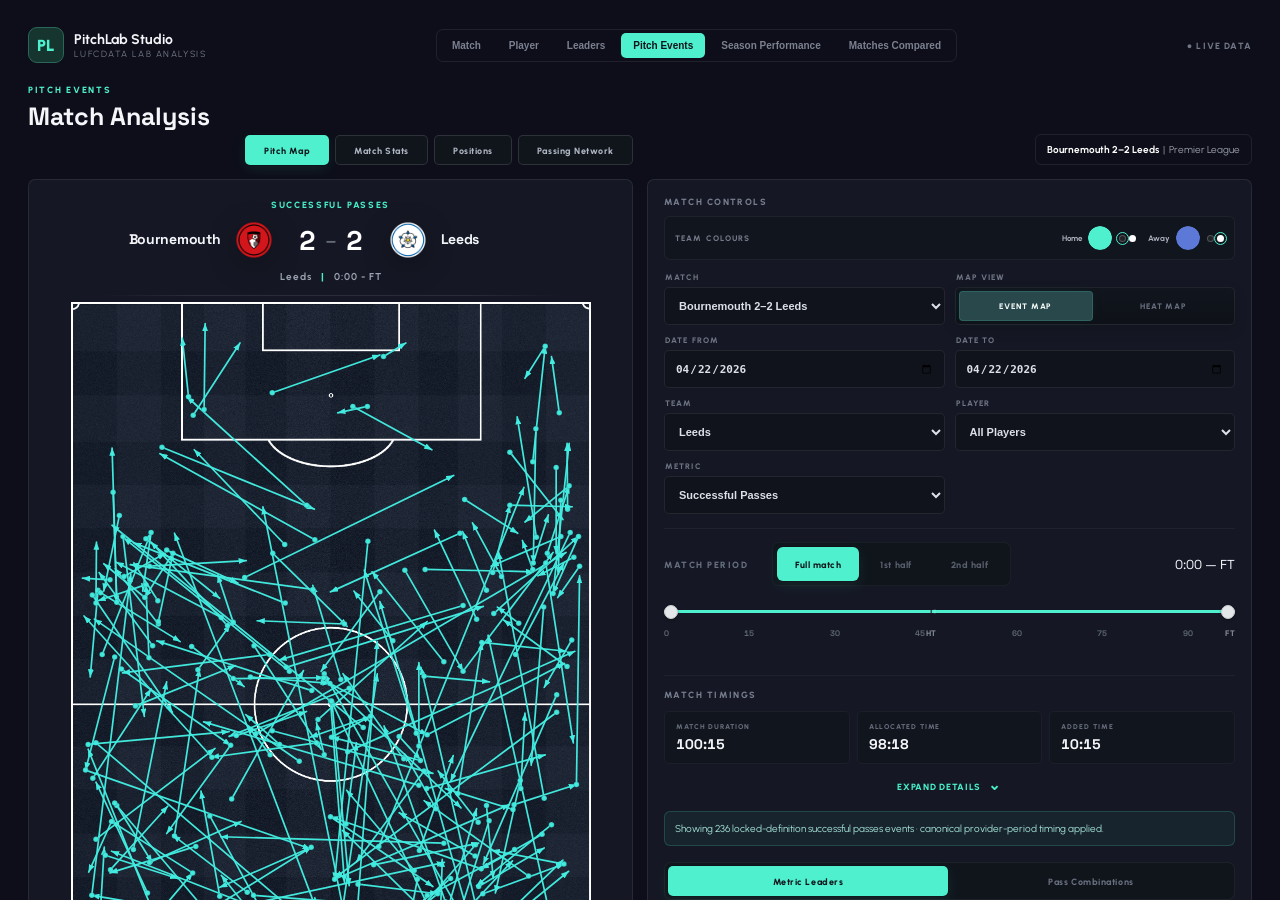
==== index.html @ fe2913ec "Load tiered Match Momentum trial" ====
<!doctype html>
<html lang="en">
<head>
<meta charset="utf-8">
<meta name="viewport" content="width=device-width,initial-scale=1">
<title>PitchLab</title>
<style>html,body{margin:0;width:100%;height:100%;background:#0d0e19;overflow:hidden}iframe{display:block;width:100%;height:100%;border:0}</style>
</head>
<body>
<iframe id="pitchlab" src="base.html?v=metrics-120" title="PitchLab"></iframe>
<script>
const frame=document.getElementById('pitchlab');
frame.addEventListener('load',()=>{
  const doc=frame.contentDocument;if(!doc)return;
  const addCss=(href,key)=>{if(doc.querySelector(`link[data-${key}]`))return;const el=doc.createElement('link');el.rel='stylesheet';el.href=href;el.dataset[key]='1';doc.head.appendChild(el)};
  const addJs=(src,key)=>{if(doc.querySelector(`script[data-${key}]`))return;const el=doc.createElement('script');el.src=src;el.async=false;el.dataset[key]='1';doc.body.appendChild(el)};
  const V='metrics-120';
  ['ui-integration.css','ui-leaders.css','ui-timings.css','ui-arrow-style.css','ui-period.css','ui-match-stats.css','ui-match-momentum.css','ui-match-stats-selector.css','ui-pass-combinations.css','ui-positions.css','ui-passing-network.css','ui-match-events.css','ui-team-colours.css','ui-polish.css','ui-v31-fixes.css','ui-player-database.css','ui-heatmap.css'].forEach((s,i)=>addCss(`${s}?v=${V}`,`c${i}`));
  const scripts=['ui-header.js','ui-carry-metrics.js','ui-timings.js','ui-extra-metrics.js','ui-golden-metrics-v2.js','ui-possession-golden.js','ui-period.js','ui-touch-metrics-fix.js','ui-forest-touch-map.js','ui-passing-metrics-golden.js','ui-metric-bible-sync.js','ui-gold-passing-family.js','ui-forward-pass-definition.js','ui-long-pass-definition.js','ui-through-ball-definition.js','ui-progressive-pass-definition.js','ui-penalty-box-pass-definition.js','ui-penalty-area-entries-gold.js','ui-gold-simple-event-family.js','ui-open-play-cross-definition.js','ui-throw-in-touch-territory-definition.js','ui-takeon-corner-definition.js','ui-corner-delivery-definition.js','ui-goal-family-definition.js','ui-defensive-residual-definition.js','ui-free-kick-definition.js','ui-gold-recovery-duels-family.js','ui-gold-attacking-family.js','ui-final-third-entries-gold.js','ui-action-outcome-definition.js','ui-pitch-event-rendering-fix.js','ui-combined-outcome-surfaces.js','ui-small-action-touch-dots.js','ui-team-metric-bible.js','ui-canonical-time-window.js','ui-pitch-time-window.js','ui-carry-canonical-window.js','ui-leaders.js','ui-match-playing-events.js','ui-match-stats.js','ui-match-stats-sync-v1.js','ui-match-stats-selector.js','ui-sequence-metrics.js','ui-pass-combinations.js','ui-positions.js','ui-passing-network.js','ui-match-events.js','ui-team-colours.js','ui-match-momentum-enhance.js','ui-match-momentum-tiered-v2.js','ui-polish.js','ui-match-switcher.js','ui-v31-fixes.js','ui-view-tabs-fix.js','ui-time-label-sync.js','ui-surface-polish-2026-08-29.js','ui-player-database.js','ui-heatmap.js','ui-season-nav.js'];
  scripts.forEach((s,i)=>addJs(`${s}?v=${V}`,`j${i}`));
});
</script>
</body>
</html>
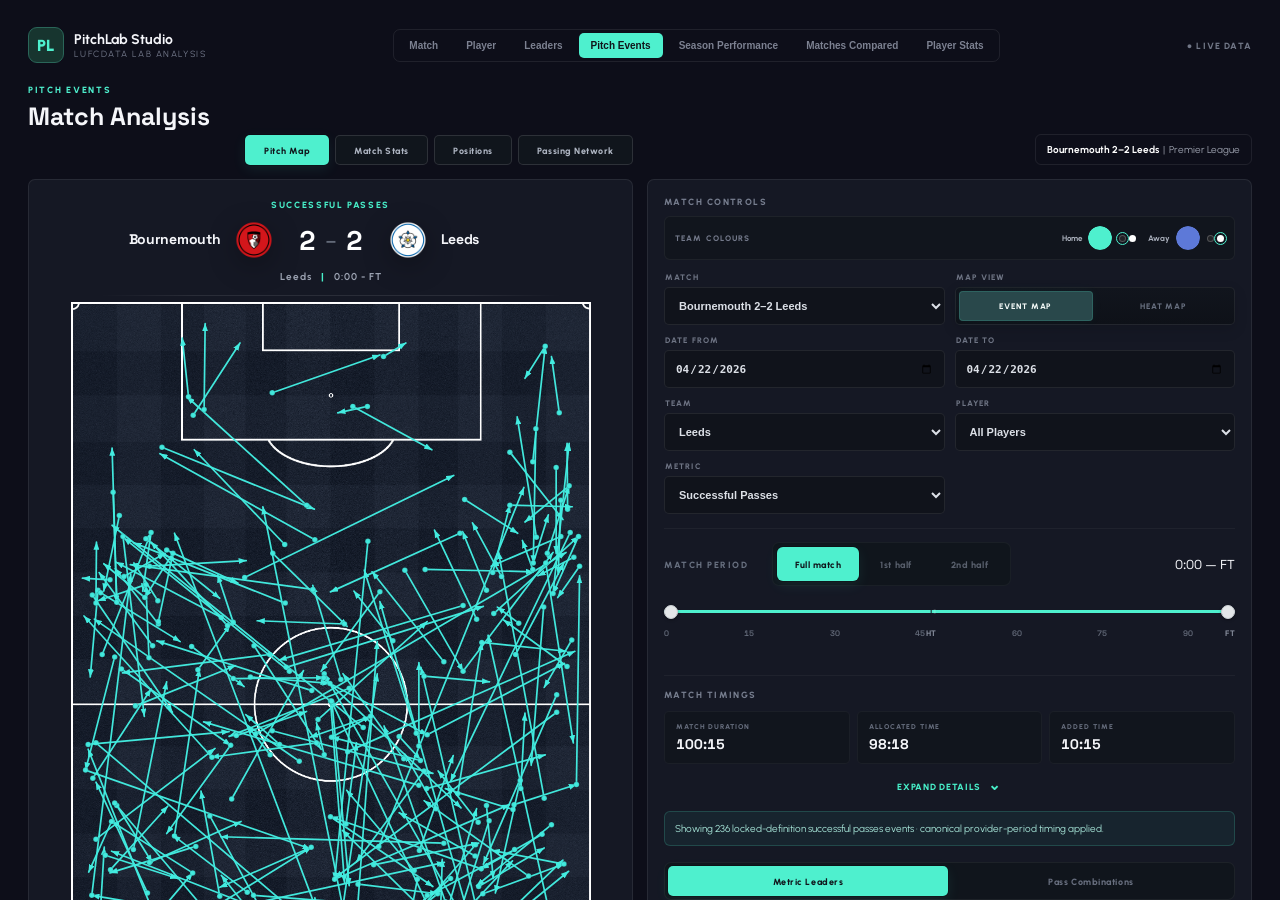
==== commit a9c166e0: "Bump PitchLab cache for Player Stats navigation" ====
--- a/index.html
+++ b/index.html
@@ -7,14 +7,14 @@
 <style>html,body{margin:0;width:100%;height:100%;background:#0d0e19;overflow:hidden}iframe{display:block;width:100%;height:100%;border:0}</style>
 </head>
 <body>
-<iframe id="pitchlab" src="base.html?v=metrics-120" title="PitchLab"></iframe>
+<iframe id="pitchlab" src="base.html?v=metrics-121" title="PitchLab"></iframe>
 <script>
 const frame=document.getElementById('pitchlab');
 frame.addEventListener('load',()=>{
   const doc=frame.contentDocument;if(!doc)return;
   const addCss=(href,key)=>{if(doc.querySelector(`link[data-${key}]`))return;const el=doc.createElement('link');el.rel='stylesheet';el.href=href;el.dataset[key]='1';doc.head.appendChild(el)};
   const addJs=(src,key)=>{if(doc.querySelector(`script[data-${key}]`))return;const el=doc.createElement('script');el.src=src;el.async=false;el.dataset[key]='1';doc.body.appendChild(el)};
-  const V='metrics-120';
+  const V='metrics-121';
   ['ui-integration.css','ui-leaders.css','ui-timings.css','ui-arrow-style.css','ui-period.css','ui-match-stats.css','ui-match-momentum.css','ui-match-stats-selector.css','ui-pass-combinations.css','ui-positions.css','ui-passing-network.css','ui-match-events.css','ui-team-colours.css','ui-polish.css','ui-v31-fixes.css','ui-player-database.css','ui-heatmap.css'].forEach((s,i)=>addCss(`${s}?v=${V}`,`c${i}`));
   const scripts=['ui-header.js','ui-carry-metrics.js','ui-timings.js','ui-extra-metrics.js','ui-golden-metrics-v2.js','ui-possession-golden.js','ui-period.js','ui-touch-metrics-fix.js','ui-forest-touch-map.js','ui-passing-metrics-golden.js','ui-metric-bible-sync.js','ui-gold-passing-family.js','ui-forward-pass-definition.js','ui-long-pass-definition.js','ui-through-ball-definition.js','ui-progressive-pass-definition.js','ui-penalty-box-pass-definition.js','ui-penalty-area-entries-gold.js','ui-gold-simple-event-family.js','ui-open-play-cross-definition.js','ui-throw-in-touch-territory-definition.js','ui-takeon-corner-definition.js','ui-corner-delivery-definition.js','ui-goal-family-definition.js','ui-defensive-residual-definition.js','ui-free-kick-definition.js','ui-gold-recovery-duels-family.js','ui-gold-attacking-family.js','ui-final-third-entries-gold.js','ui-action-outcome-definition.js','ui-pitch-event-rendering-fix.js','ui-combined-outcome-surfaces.js','ui-small-action-touch-dots.js','ui-team-metric-bible.js','ui-canonical-time-window.js','ui-pitch-time-window.js','ui-carry-canonical-window.js','ui-leaders.js','ui-match-playing-events.js','ui-match-stats.js','ui-match-stats-sync-v1.js','ui-match-stats-selector.js','ui-sequence-metrics.js','ui-pass-combinations.js','ui-positions.js','ui-passing-network.js','ui-match-events.js','ui-team-colours.js','ui-match-momentum-enhance.js','ui-match-momentum-tiered-v2.js','ui-polish.js','ui-match-switcher.js','ui-v31-fixes.js','ui-view-tabs-fix.js','ui-time-label-sync.js','ui-surface-polish-2026-08-29.js','ui-player-database.js','ui-heatmap.js','ui-season-nav.js'];
   scripts.forEach((s,i)=>addJs(`${s}?v=${V}`,`j${i}`));
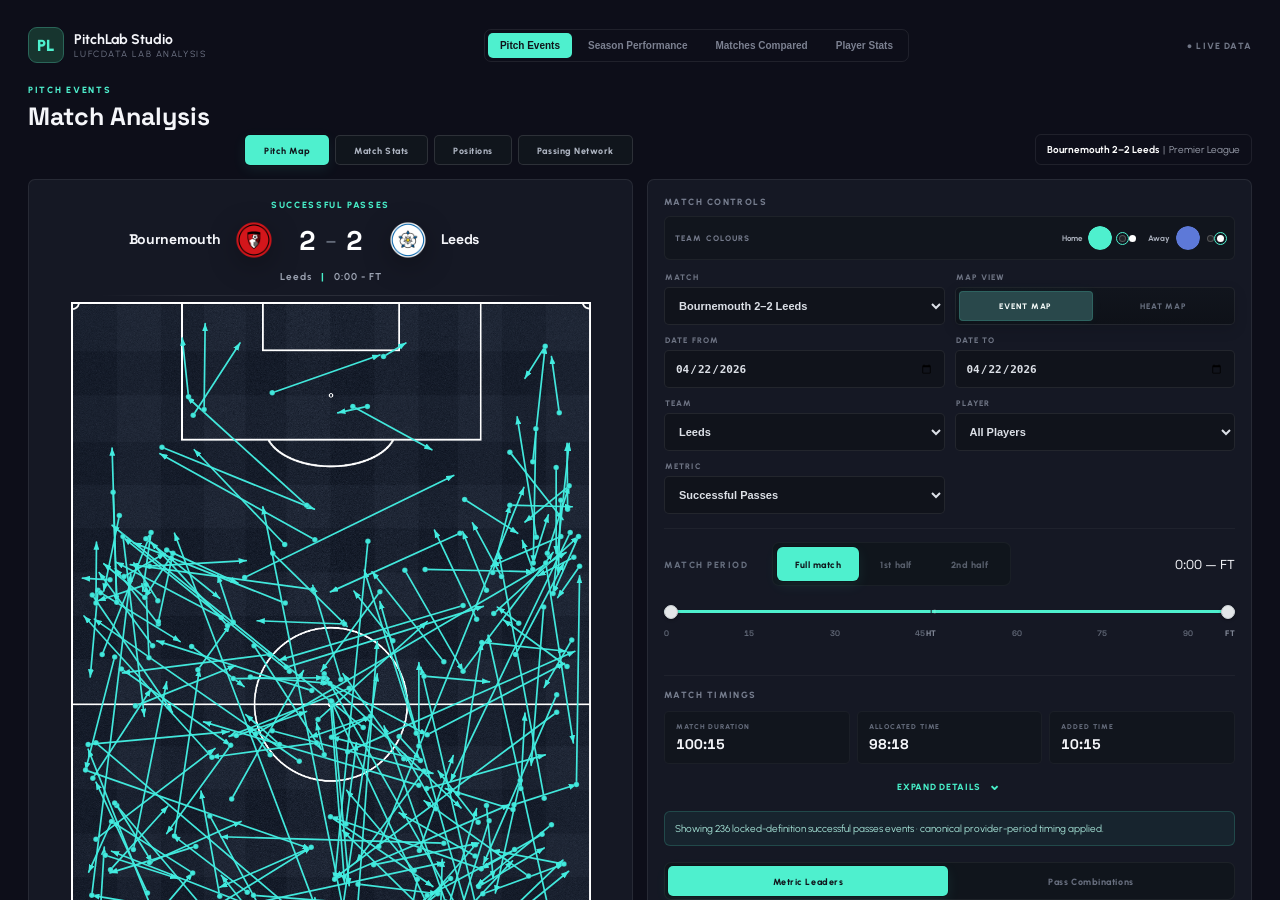
==== commit 100ef6ac: "Refresh PitchLab nav cache" ====
--- a/index.html
+++ b/index.html
@@ -7,14 +7,14 @@
 <style>html,body{margin:0;width:100%;height:100%;background:#0d0e19;overflow:hidden}iframe{display:block;width:100%;height:100%;border:0}</style>
 </head>
 <body>
-<iframe id="pitchlab" src="base.html?v=metrics-121" title="PitchLab"></iframe>
+<iframe id="pitchlab" src="base.html?v=metrics-128" title="PitchLab"></iframe>
 <script>
 const frame=document.getElementById('pitchlab');
 frame.addEventListener('load',()=>{
   const doc=frame.contentDocument;if(!doc)return;
   const addCss=(href,key)=>{if(doc.querySelector(`link[data-${key}]`))return;const el=doc.createElement('link');el.rel='stylesheet';el.href=href;el.dataset[key]='1';doc.head.appendChild(el)};
   const addJs=(src,key)=>{if(doc.querySelector(`script[data-${key}]`))return;const el=doc.createElement('script');el.src=src;el.async=false;el.dataset[key]='1';doc.body.appendChild(el)};
-  const V='metrics-121';
+  const V='metrics-128';
   ['ui-integration.css','ui-leaders.css','ui-timings.css','ui-arrow-style.css','ui-period.css','ui-match-stats.css','ui-match-momentum.css','ui-match-stats-selector.css','ui-pass-combinations.css','ui-positions.css','ui-passing-network.css','ui-match-events.css','ui-team-colours.css','ui-polish.css','ui-v31-fixes.css','ui-player-database.css','ui-heatmap.css'].forEach((s,i)=>addCss(`${s}?v=${V}`,`c${i}`));
   const scripts=['ui-header.js','ui-carry-metrics.js','ui-timings.js','ui-extra-metrics.js','ui-golden-metrics-v2.js','ui-possession-golden.js','ui-period.js','ui-touch-metrics-fix.js','ui-forest-touch-map.js','ui-passing-metrics-golden.js','ui-metric-bible-sync.js','ui-gold-passing-family.js','ui-forward-pass-definition.js','ui-long-pass-definition.js','ui-through-ball-definition.js','ui-progressive-pass-definition.js','ui-penalty-box-pass-definition.js','ui-penalty-area-entries-gold.js','ui-gold-simple-event-family.js','ui-open-play-cross-definition.js','ui-throw-in-touch-territory-definition.js','ui-takeon-corner-definition.js','ui-corner-delivery-definition.js','ui-goal-family-definition.js','ui-defensive-residual-definition.js','ui-free-kick-definition.js','ui-gold-recovery-duels-family.js','ui-gold-attacking-family.js','ui-final-third-entries-gold.js','ui-action-outcome-definition.js','ui-pitch-event-rendering-fix.js','ui-combined-outcome-surfaces.js','ui-small-action-touch-dots.js','ui-team-metric-bible.js','ui-canonical-time-window.js','ui-pitch-time-window.js','ui-carry-canonical-window.js','ui-leaders.js','ui-match-playing-events.js','ui-match-stats.js','ui-match-stats-sync-v1.js','ui-match-stats-selector.js','ui-sequence-metrics.js','ui-pass-combinations.js','ui-positions.js','ui-passing-network.js','ui-match-events.js','ui-team-colours.js','ui-match-momentum-enhance.js','ui-match-momentum-tiered-v2.js','ui-polish.js','ui-match-switcher.js','ui-v31-fixes.js','ui-view-tabs-fix.js','ui-time-label-sync.js','ui-surface-polish-2026-08-29.js','ui-player-database.js','ui-heatmap.js','ui-season-nav.js'];
   scripts.forEach((s,i)=>addJs(`${s}?v=${V}`,`j${i}`));
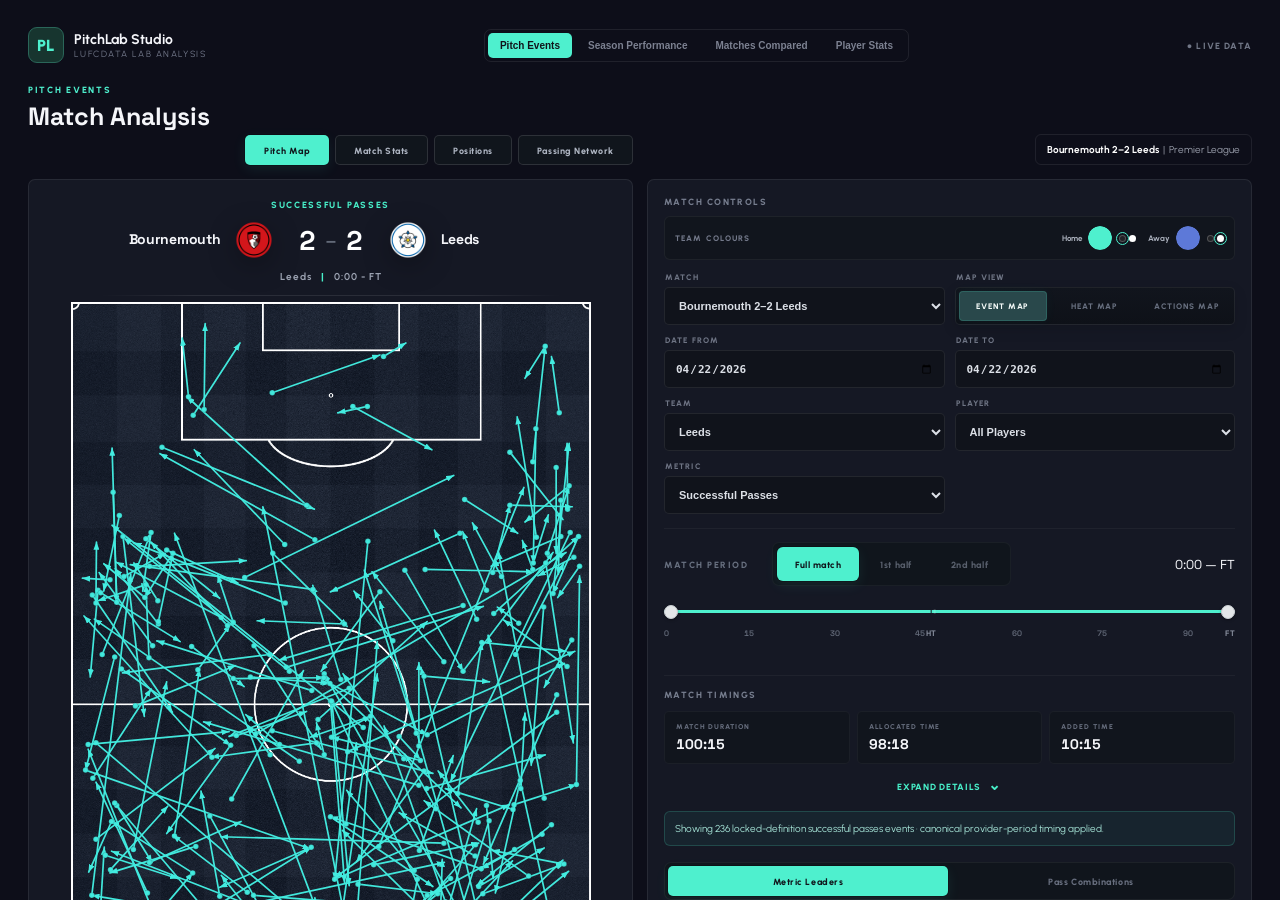
==== commit d2207312: "Load Actions Map in Pitch Events" ====
--- a/index.html
+++ b/index.html
@@ -7,16 +7,16 @@
 <style>html,body{margin:0;width:100%;height:100%;background:#0d0e19;overflow:hidden}iframe{display:block;width:100%;height:100%;border:0}</style>
 </head>
 <body>
-<iframe id="pitchlab" src="base.html?v=metrics-128" title="PitchLab"></iframe>
+<iframe id="pitchlab" src="base.html?v=metrics-130" title="PitchLab"></iframe>
 <script>
 const frame=document.getElementById('pitchlab');
 frame.addEventListener('load',()=>{
   const doc=frame.contentDocument;if(!doc)return;
   const addCss=(href,key)=>{if(doc.querySelector(`link[data-${key}]`))return;const el=doc.createElement('link');el.rel='stylesheet';el.href=href;el.dataset[key]='1';doc.head.appendChild(el)};
   const addJs=(src,key)=>{if(doc.querySelector(`script[data-${key}]`))return;const el=doc.createElement('script');el.src=src;el.async=false;el.dataset[key]='1';doc.body.appendChild(el)};
-  const V='metrics-128';
-  ['ui-integration.css','ui-leaders.css','ui-timings.css','ui-arrow-style.css','ui-period.css','ui-match-stats.css','ui-match-momentum.css','ui-match-stats-selector.css','ui-pass-combinations.css','ui-positions.css','ui-passing-network.css','ui-match-events.css','ui-team-colours.css','ui-polish.css','ui-v31-fixes.css','ui-player-database.css','ui-heatmap.css'].forEach((s,i)=>addCss(`${s}?v=${V}`,`c${i}`));
-  const scripts=['ui-header.js','ui-carry-metrics.js','ui-timings.js','ui-extra-metrics.js','ui-golden-metrics-v2.js','ui-possession-golden.js','ui-period.js','ui-touch-metrics-fix.js','ui-forest-touch-map.js','ui-passing-metrics-golden.js','ui-metric-bible-sync.js','ui-gold-passing-family.js','ui-forward-pass-definition.js','ui-long-pass-definition.js','ui-through-ball-definition.js','ui-progressive-pass-definition.js','ui-penalty-box-pass-definition.js','ui-penalty-area-entries-gold.js','ui-gold-simple-event-family.js','ui-open-play-cross-definition.js','ui-throw-in-touch-territory-definition.js','ui-takeon-corner-definition.js','ui-corner-delivery-definition.js','ui-goal-family-definition.js','ui-defensive-residual-definition.js','ui-free-kick-definition.js','ui-gold-recovery-duels-family.js','ui-gold-attacking-family.js','ui-final-third-entries-gold.js','ui-action-outcome-definition.js','ui-pitch-event-rendering-fix.js','ui-combined-outcome-surfaces.js','ui-small-action-touch-dots.js','ui-team-metric-bible.js','ui-canonical-time-window.js','ui-pitch-time-window.js','ui-carry-canonical-window.js','ui-leaders.js','ui-match-playing-events.js','ui-match-stats.js','ui-match-stats-sync-v1.js','ui-match-stats-selector.js','ui-sequence-metrics.js','ui-pass-combinations.js','ui-positions.js','ui-passing-network.js','ui-match-events.js','ui-team-colours.js','ui-match-momentum-enhance.js','ui-match-momentum-tiered-v2.js','ui-polish.js','ui-match-switcher.js','ui-v31-fixes.js','ui-view-tabs-fix.js','ui-time-label-sync.js','ui-surface-polish-2026-08-29.js','ui-player-database.js','ui-heatmap.js','ui-season-nav.js'];
+  const V='metrics-130';
+  ['ui-integration.css','ui-leaders.css','ui-timings.css','ui-arrow-style.css','ui-period.css','ui-match-stats.css','ui-match-momentum.css','ui-match-stats-selector.css','ui-pass-combinations.css','ui-positions.css','ui-passing-network.css','ui-match-events.css','ui-team-colours.css','ui-polish.css','ui-v31-fixes.css','ui-player-database.css','ui-heatmap.css','ui-actions-map.css'].forEach((s,i)=>addCss(`${s}?v=${V}`,`c${i}`));
+  const scripts=['ui-header.js','ui-carry-metrics.js','ui-timings.js','ui-extra-metrics.js','ui-golden-metrics-v2.js','ui-possession-golden.js','ui-period.js','ui-touch-metrics-fix.js','ui-forest-touch-map.js','ui-passing-metrics-golden.js','ui-metric-bible-sync.js','ui-gold-passing-family.js','ui-forward-pass-definition.js','ui-long-pass-definition.js','ui-through-ball-definition.js','ui-progressive-pass-definition.js','ui-penalty-box-pass-definition.js','ui-penalty-area-entries-gold.js','ui-gold-simple-event-family.js','ui-open-play-cross-definition.js','ui-throw-in-touch-territory-definition.js','ui-takeon-corner-definition.js','ui-corner-delivery-definition.js','ui-goal-family-definition.js','ui-defensive-residual-definition.js','ui-free-kick-definition.js','ui-gold-recovery-duels-family.js','ui-gold-attacking-family.js','ui-final-third-entries-gold.js','ui-action-outcome-definition.js','ui-pitch-event-rendering-fix.js','ui-combined-outcome-surfaces.js','ui-small-action-touch-dots.js','ui-team-metric-bible.js','ui-canonical-time-window.js','ui-pitch-time-window.js','ui-carry-canonical-window.js','ui-leaders.js','ui-match-playing-events.js','ui-match-stats.js','ui-match-stats-sync-v1.js','ui-match-stats-selector.js','ui-sequence-metrics.js','ui-pass-combinations.js','ui-positions.js','ui-passing-network.js','ui-match-events.js','ui-team-colours.js','ui-match-momentum-enhance.js','ui-match-momentum-tiered-v2.js','ui-polish.js','ui-match-switcher.js','ui-v31-fixes.js','ui-view-tabs-fix.js','ui-time-label-sync.js','ui-surface-polish-2026-08-29.js','ui-player-database.js','ui-heatmap.js','ui-actions-map.js','ui-season-nav.js'];
   scripts.forEach((s,i)=>addJs(`${s}?v=${V}`,`j${i}`));
 });
 </script>
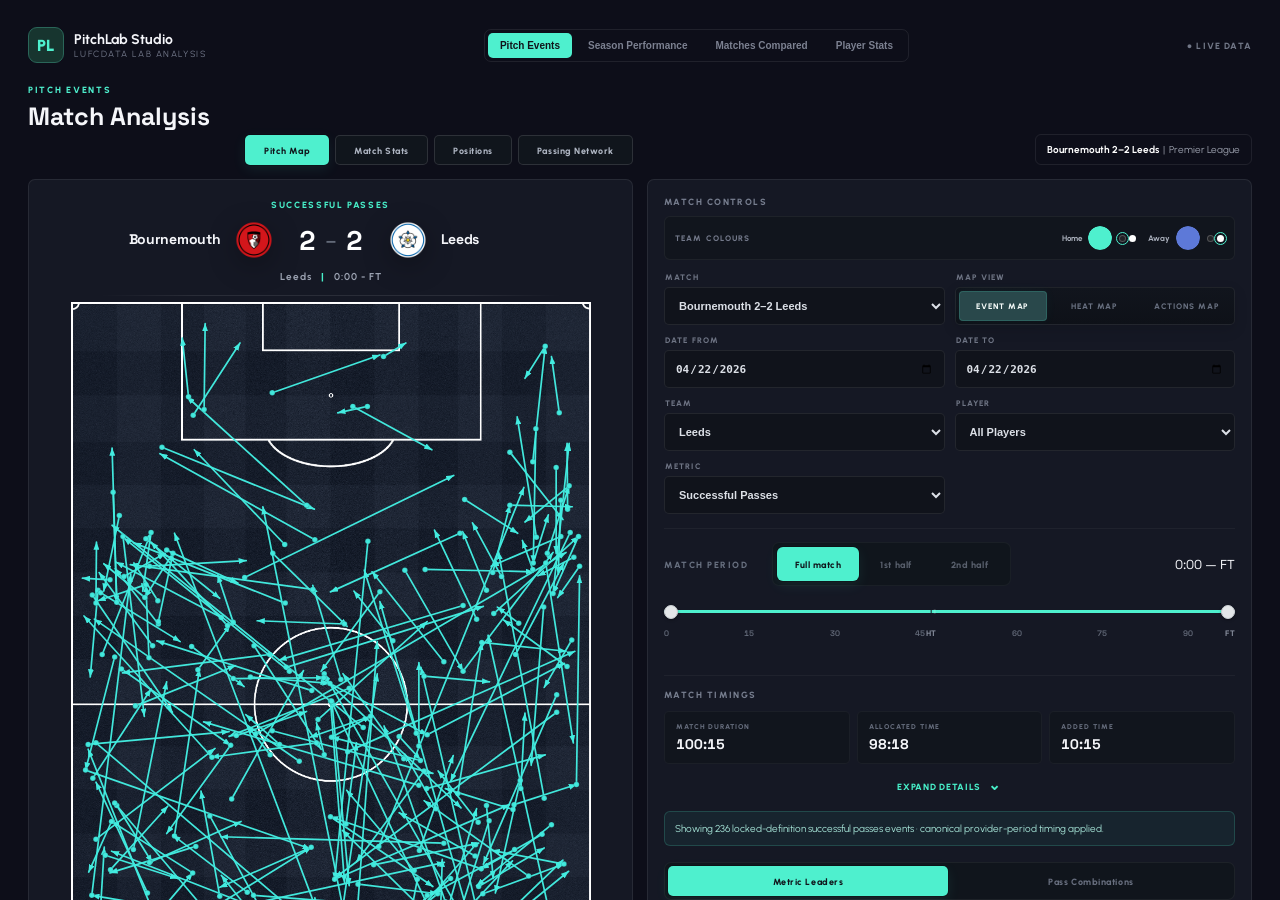
==== commit b85c908d: "Load Actions Map in Pitch Events" ====
--- a/index.html
+++ b/index.html
@@ -15,7 +15,7 @@
   const addCss=(href,key)=>{if(doc.querySelector(`link[data-${key}]`))return;const el=doc.createElement('link');el.rel='stylesheet';el.href=href;el.dataset[key]='1';doc.head.appendChild(el)};
   const addJs=(src,key)=>{if(doc.querySelector(`script[data-${key}]`))return;const el=doc.createElement('script');el.src=src;el.async=false;el.dataset[key]='1';doc.body.appendChild(el)};
   const V='metrics-130';
-  ['ui-integration.css','ui-leaders.css','ui-timings.css','ui-arrow-style.css','ui-period.css','ui-match-stats.css','ui-match-momentum.css','ui-match-stats-selector.css','ui-pass-combinations.css','ui-positions.css','ui-passing-network.css','ui-match-events.css','ui-team-colours.css','ui-polish.css','ui-v31-fixes.css','ui-player-database.css','ui-heatmap.css','ui-actions-map.css'].forEach((s,i)=>addCss(`${s}?v=${V}`,`c${i}`));
+  ['ui-integration.css','ui-leaders.css','ui-timings.css','ui-arrow-style.css','ui-period.css','ui-match-stats.css','ui-match-momentum.css','ui-match-stats-selector.css','ui-pass-combinations.css','ui-positions.css','ui-passing-network.css','ui-match-events.css','ui-team-colours.css','ui-polish.css','ui-v31-fixes.css','ui-player-database.css','ui-heatmap.css'].forEach((s,i)=>addCss(`${s}?v=${V}`,`c${i}`));
   const scripts=['ui-header.js','ui-carry-metrics.js','ui-timings.js','ui-extra-metrics.js','ui-golden-metrics-v2.js','ui-possession-golden.js','ui-period.js','ui-touch-metrics-fix.js','ui-forest-touch-map.js','ui-passing-metrics-golden.js','ui-metric-bible-sync.js','ui-gold-passing-family.js','ui-forward-pass-definition.js','ui-long-pass-definition.js','ui-through-ball-definition.js','ui-progressive-pass-definition.js','ui-penalty-box-pass-definition.js','ui-penalty-area-entries-gold.js','ui-gold-simple-event-family.js','ui-open-play-cross-definition.js','ui-throw-in-touch-territory-definition.js','ui-takeon-corner-definition.js','ui-corner-delivery-definition.js','ui-goal-family-definition.js','ui-defensive-residual-definition.js','ui-free-kick-definition.js','ui-gold-recovery-duels-family.js','ui-gold-attacking-family.js','ui-final-third-entries-gold.js','ui-action-outcome-definition.js','ui-pitch-event-rendering-fix.js','ui-combined-outcome-surfaces.js','ui-small-action-touch-dots.js','ui-team-metric-bible.js','ui-canonical-time-window.js','ui-pitch-time-window.js','ui-carry-canonical-window.js','ui-leaders.js','ui-match-playing-events.js','ui-match-stats.js','ui-match-stats-sync-v1.js','ui-match-stats-selector.js','ui-sequence-metrics.js','ui-pass-combinations.js','ui-positions.js','ui-passing-network.js','ui-match-events.js','ui-team-colours.js','ui-match-momentum-enhance.js','ui-match-momentum-tiered-v2.js','ui-polish.js','ui-match-switcher.js','ui-v31-fixes.js','ui-view-tabs-fix.js','ui-time-label-sync.js','ui-surface-polish-2026-08-29.js','ui-player-database.js','ui-heatmap.js','ui-actions-map.js','ui-season-nav.js'];
   scripts.forEach((s,i)=>addJs(`${s}?v=${V}`,`j${i}`));
 });
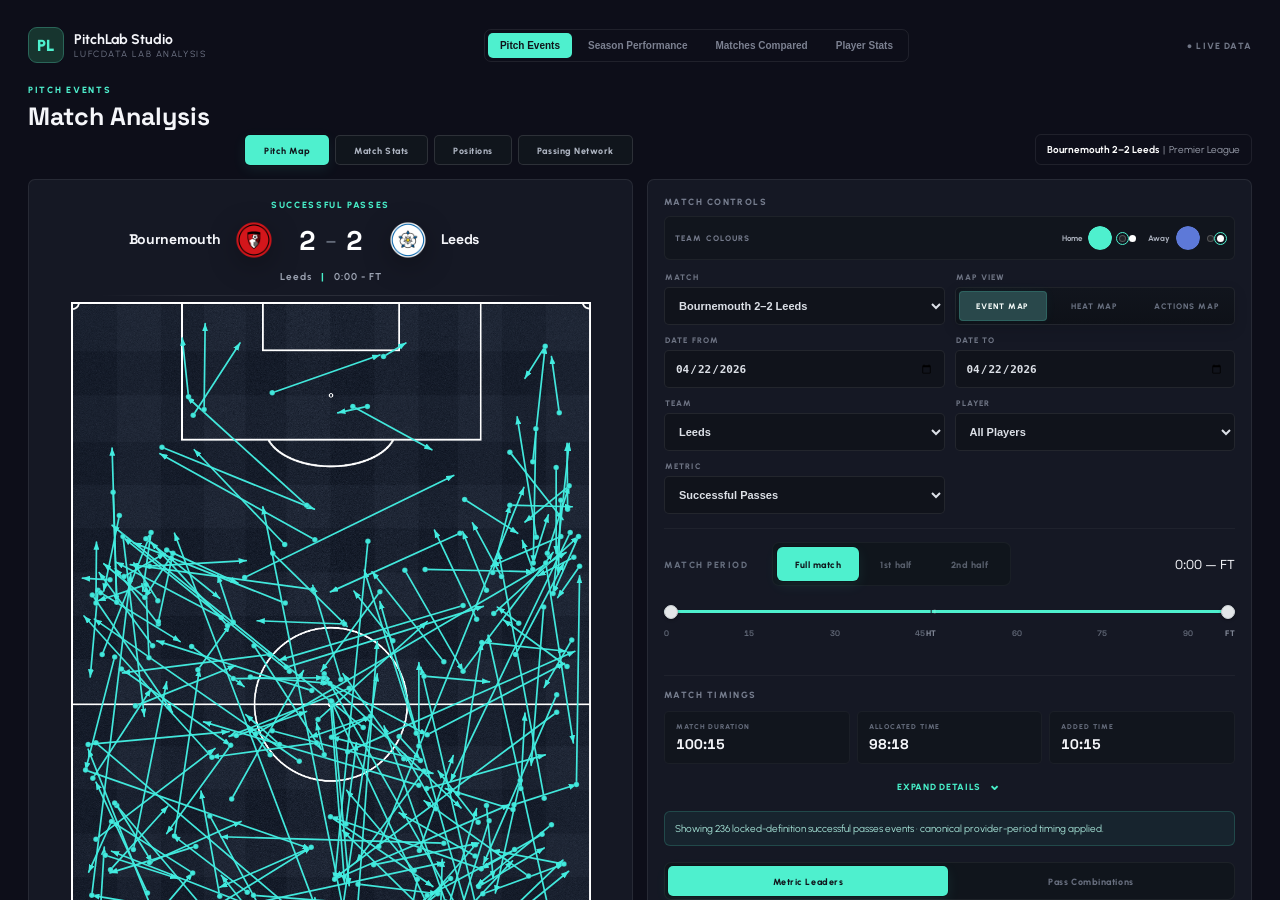
==== commit 06ce1d57: "Bump Pitch Events cache for Actions Map styling" ====
--- a/index.html
+++ b/index.html
@@ -7,14 +7,14 @@
 <style>html,body{margin:0;width:100%;height:100%;background:#0d0e19;overflow:hidden}iframe{display:block;width:100%;height:100%;border:0}</style>
 </head>
 <body>
-<iframe id="pitchlab" src="base.html?v=metrics-130" title="PitchLab"></iframe>
+<iframe id="pitchlab" src="base.html?v=metrics-131" title="PitchLab"></iframe>
 <script>
 const frame=document.getElementById('pitchlab');
 frame.addEventListener('load',()=>{
   const doc=frame.contentDocument;if(!doc)return;
   const addCss=(href,key)=>{if(doc.querySelector(`link[data-${key}]`))return;const el=doc.createElement('link');el.rel='stylesheet';el.href=href;el.dataset[key]='1';doc.head.appendChild(el)};
   const addJs=(src,key)=>{if(doc.querySelector(`script[data-${key}]`))return;const el=doc.createElement('script');el.src=src;el.async=false;el.dataset[key]='1';doc.body.appendChild(el)};
-  const V='metrics-130';
+  const V='metrics-131';
   ['ui-integration.css','ui-leaders.css','ui-timings.css','ui-arrow-style.css','ui-period.css','ui-match-stats.css','ui-match-momentum.css','ui-match-stats-selector.css','ui-pass-combinations.css','ui-positions.css','ui-passing-network.css','ui-match-events.css','ui-team-colours.css','ui-polish.css','ui-v31-fixes.css','ui-player-database.css','ui-heatmap.css'].forEach((s,i)=>addCss(`${s}?v=${V}`,`c${i}`));
   const scripts=['ui-header.js','ui-carry-metrics.js','ui-timings.js','ui-extra-metrics.js','ui-golden-metrics-v2.js','ui-possession-golden.js','ui-period.js','ui-touch-metrics-fix.js','ui-forest-touch-map.js','ui-passing-metrics-golden.js','ui-metric-bible-sync.js','ui-gold-passing-family.js','ui-forward-pass-definition.js','ui-long-pass-definition.js','ui-through-ball-definition.js','ui-progressive-pass-definition.js','ui-penalty-box-pass-definition.js','ui-penalty-area-entries-gold.js','ui-gold-simple-event-family.js','ui-open-play-cross-definition.js','ui-throw-in-touch-territory-definition.js','ui-takeon-corner-definition.js','ui-corner-delivery-definition.js','ui-goal-family-definition.js','ui-defensive-residual-definition.js','ui-free-kick-definition.js','ui-gold-recovery-duels-family.js','ui-gold-attacking-family.js','ui-final-third-entries-gold.js','ui-action-outcome-definition.js','ui-pitch-event-rendering-fix.js','ui-combined-outcome-surfaces.js','ui-small-action-touch-dots.js','ui-team-metric-bible.js','ui-canonical-time-window.js','ui-pitch-time-window.js','ui-carry-canonical-window.js','ui-leaders.js','ui-match-playing-events.js','ui-match-stats.js','ui-match-stats-sync-v1.js','ui-match-stats-selector.js','ui-sequence-metrics.js','ui-pass-combinations.js','ui-positions.js','ui-passing-network.js','ui-match-events.js','ui-team-colours.js','ui-match-momentum-enhance.js','ui-match-momentum-tiered-v2.js','ui-polish.js','ui-match-switcher.js','ui-v31-fixes.js','ui-view-tabs-fix.js','ui-time-label-sync.js','ui-surface-polish-2026-08-29.js','ui-player-database.js','ui-heatmap.js','ui-actions-map.js','ui-season-nav.js'];
   scripts.forEach((s,i)=>addJs(`${s}?v=${V}`,`j${i}`));
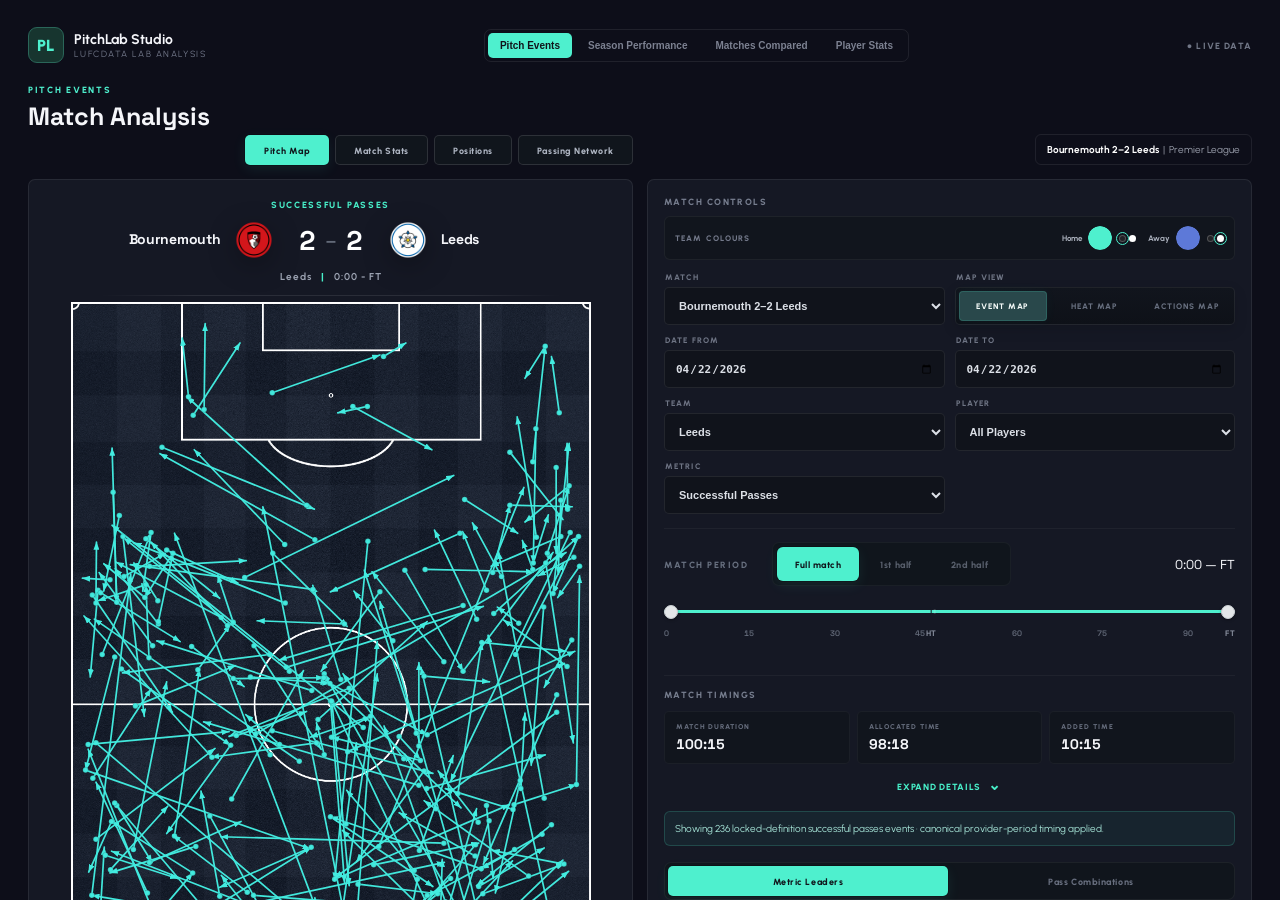
==== commit f794601f: "Bump Pitch Events cache for action overlay" ====
--- a/index.html
+++ b/index.html
@@ -7,14 +7,14 @@
 <style>html,body{margin:0;width:100%;height:100%;background:#0d0e19;overflow:hidden}iframe{display:block;width:100%;height:100%;border:0}</style>
 </head>
 <body>
-<iframe id="pitchlab" src="base.html?v=metrics-131" title="PitchLab"></iframe>
+<iframe id="pitchlab" src="base.html?v=metrics-132" title="PitchLab"></iframe>
 <script>
 const frame=document.getElementById('pitchlab');
 frame.addEventListener('load',()=>{
   const doc=frame.contentDocument;if(!doc)return;
   const addCss=(href,key)=>{if(doc.querySelector(`link[data-${key}]`))return;const el=doc.createElement('link');el.rel='stylesheet';el.href=href;el.dataset[key]='1';doc.head.appendChild(el)};
   const addJs=(src,key)=>{if(doc.querySelector(`script[data-${key}]`))return;const el=doc.createElement('script');el.src=src;el.async=false;el.dataset[key]='1';doc.body.appendChild(el)};
-  const V='metrics-131';
+  const V='metrics-132';
   ['ui-integration.css','ui-leaders.css','ui-timings.css','ui-arrow-style.css','ui-period.css','ui-match-stats.css','ui-match-momentum.css','ui-match-stats-selector.css','ui-pass-combinations.css','ui-positions.css','ui-passing-network.css','ui-match-events.css','ui-team-colours.css','ui-polish.css','ui-v31-fixes.css','ui-player-database.css','ui-heatmap.css'].forEach((s,i)=>addCss(`${s}?v=${V}`,`c${i}`));
   const scripts=['ui-header.js','ui-carry-metrics.js','ui-timings.js','ui-extra-metrics.js','ui-golden-metrics-v2.js','ui-possession-golden.js','ui-period.js','ui-touch-metrics-fix.js','ui-forest-touch-map.js','ui-passing-metrics-golden.js','ui-metric-bible-sync.js','ui-gold-passing-family.js','ui-forward-pass-definition.js','ui-long-pass-definition.js','ui-through-ball-definition.js','ui-progressive-pass-definition.js','ui-penalty-box-pass-definition.js','ui-penalty-area-entries-gold.js','ui-gold-simple-event-family.js','ui-open-play-cross-definition.js','ui-throw-in-touch-territory-definition.js','ui-takeon-corner-definition.js','ui-corner-delivery-definition.js','ui-goal-family-definition.js','ui-defensive-residual-definition.js','ui-free-kick-definition.js','ui-gold-recovery-duels-family.js','ui-gold-attacking-family.js','ui-final-third-entries-gold.js','ui-action-outcome-definition.js','ui-pitch-event-rendering-fix.js','ui-combined-outcome-surfaces.js','ui-small-action-touch-dots.js','ui-team-metric-bible.js','ui-canonical-time-window.js','ui-pitch-time-window.js','ui-carry-canonical-window.js','ui-leaders.js','ui-match-playing-events.js','ui-match-stats.js','ui-match-stats-sync-v1.js','ui-match-stats-selector.js','ui-sequence-metrics.js','ui-pass-combinations.js','ui-positions.js','ui-passing-network.js','ui-match-events.js','ui-team-colours.js','ui-match-momentum-enhance.js','ui-match-momentum-tiered-v2.js','ui-polish.js','ui-match-switcher.js','ui-v31-fixes.js','ui-view-tabs-fix.js','ui-time-label-sync.js','ui-surface-polish-2026-08-29.js','ui-player-database.js','ui-heatmap.js','ui-actions-map.js','ui-season-nav.js'];
   scripts.forEach((s,i)=>addJs(`${s}?v=${V}`,`j${i}`));
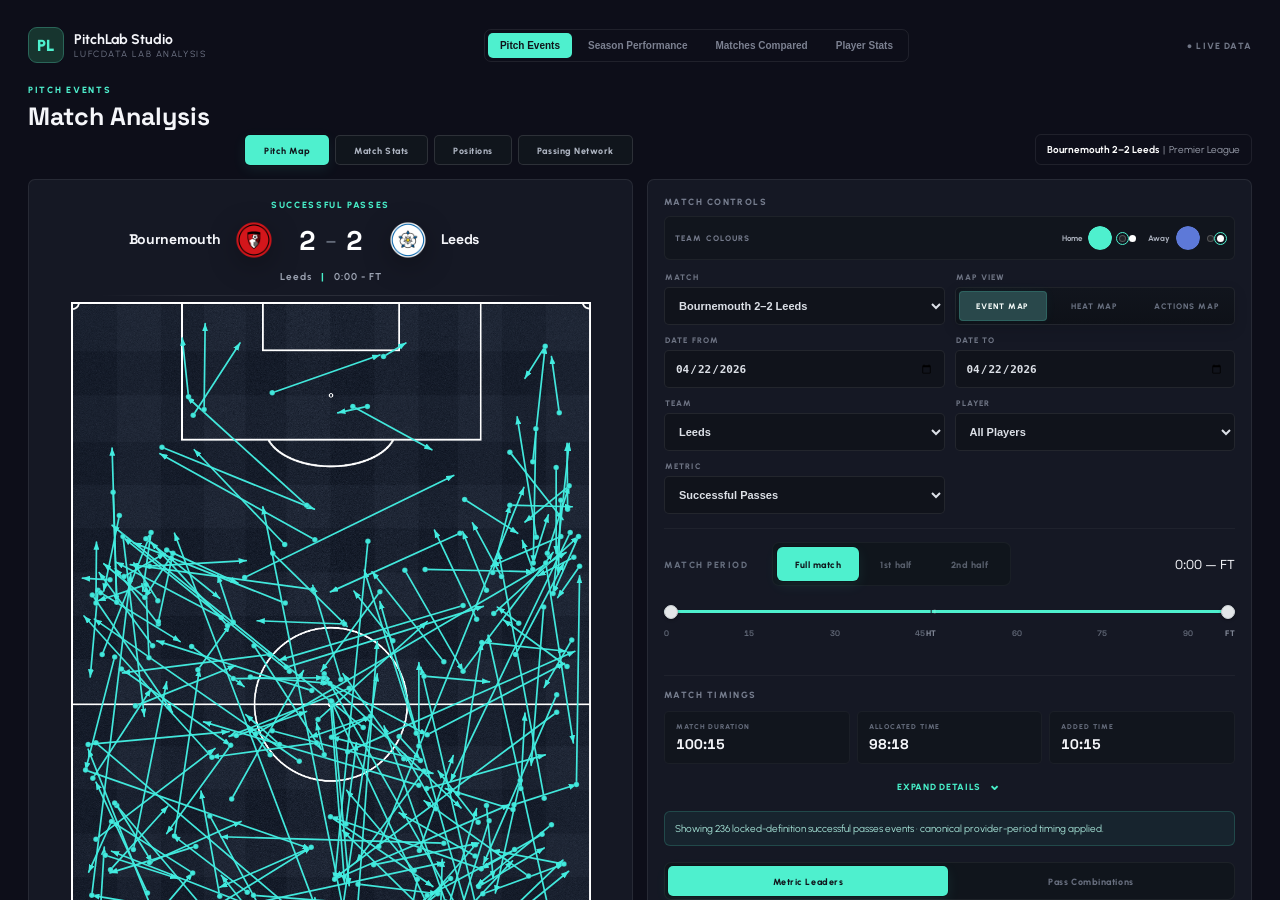
==== commit 580982fb: "Bump Actions Map cache version" ====
--- a/index.html
+++ b/index.html
@@ -7,14 +7,14 @@
 <style>html,body{margin:0;width:100%;height:100%;background:#0d0e19;overflow:hidden}iframe{display:block;width:100%;height:100%;border:0}</style>
 </head>
 <body>
-<iframe id="pitchlab" src="base.html?v=metrics-132" title="PitchLab"></iframe>
+<iframe id="pitchlab" src="base.html?v=metrics-133" title="PitchLab"></iframe>
 <script>
 const frame=document.getElementById('pitchlab');
 frame.addEventListener('load',()=>{
   const doc=frame.contentDocument;if(!doc)return;
   const addCss=(href,key)=>{if(doc.querySelector(`link[data-${key}]`))return;const el=doc.createElement('link');el.rel='stylesheet';el.href=href;el.dataset[key]='1';doc.head.appendChild(el)};
   const addJs=(src,key)=>{if(doc.querySelector(`script[data-${key}]`))return;const el=doc.createElement('script');el.src=src;el.async=false;el.dataset[key]='1';doc.body.appendChild(el)};
-  const V='metrics-132';
+  const V='metrics-133';
   ['ui-integration.css','ui-leaders.css','ui-timings.css','ui-arrow-style.css','ui-period.css','ui-match-stats.css','ui-match-momentum.css','ui-match-stats-selector.css','ui-pass-combinations.css','ui-positions.css','ui-passing-network.css','ui-match-events.css','ui-team-colours.css','ui-polish.css','ui-v31-fixes.css','ui-player-database.css','ui-heatmap.css'].forEach((s,i)=>addCss(`${s}?v=${V}`,`c${i}`));
   const scripts=['ui-header.js','ui-carry-metrics.js','ui-timings.js','ui-extra-metrics.js','ui-golden-metrics-v2.js','ui-possession-golden.js','ui-period.js','ui-touch-metrics-fix.js','ui-forest-touch-map.js','ui-passing-metrics-golden.js','ui-metric-bible-sync.js','ui-gold-passing-family.js','ui-forward-pass-definition.js','ui-long-pass-definition.js','ui-through-ball-definition.js','ui-progressive-pass-definition.js','ui-penalty-box-pass-definition.js','ui-penalty-area-entries-gold.js','ui-gold-simple-event-family.js','ui-open-play-cross-definition.js','ui-throw-in-touch-territory-definition.js','ui-takeon-corner-definition.js','ui-corner-delivery-definition.js','ui-goal-family-definition.js','ui-defensive-residual-definition.js','ui-free-kick-definition.js','ui-gold-recovery-duels-family.js','ui-gold-attacking-family.js','ui-final-third-entries-gold.js','ui-action-outcome-definition.js','ui-pitch-event-rendering-fix.js','ui-combined-outcome-surfaces.js','ui-small-action-touch-dots.js','ui-team-metric-bible.js','ui-canonical-time-window.js','ui-pitch-time-window.js','ui-carry-canonical-window.js','ui-leaders.js','ui-match-playing-events.js','ui-match-stats.js','ui-match-stats-sync-v1.js','ui-match-stats-selector.js','ui-sequence-metrics.js','ui-pass-combinations.js','ui-positions.js','ui-passing-network.js','ui-match-events.js','ui-team-colours.js','ui-match-momentum-enhance.js','ui-match-momentum-tiered-v2.js','ui-polish.js','ui-match-switcher.js','ui-v31-fixes.js','ui-view-tabs-fix.js','ui-time-label-sync.js','ui-surface-polish-2026-08-29.js','ui-player-database.js','ui-heatmap.js','ui-actions-map.js','ui-season-nav.js'];
   scripts.forEach((s,i)=>addJs(`${s}?v=${V}`,`j${i}`));
